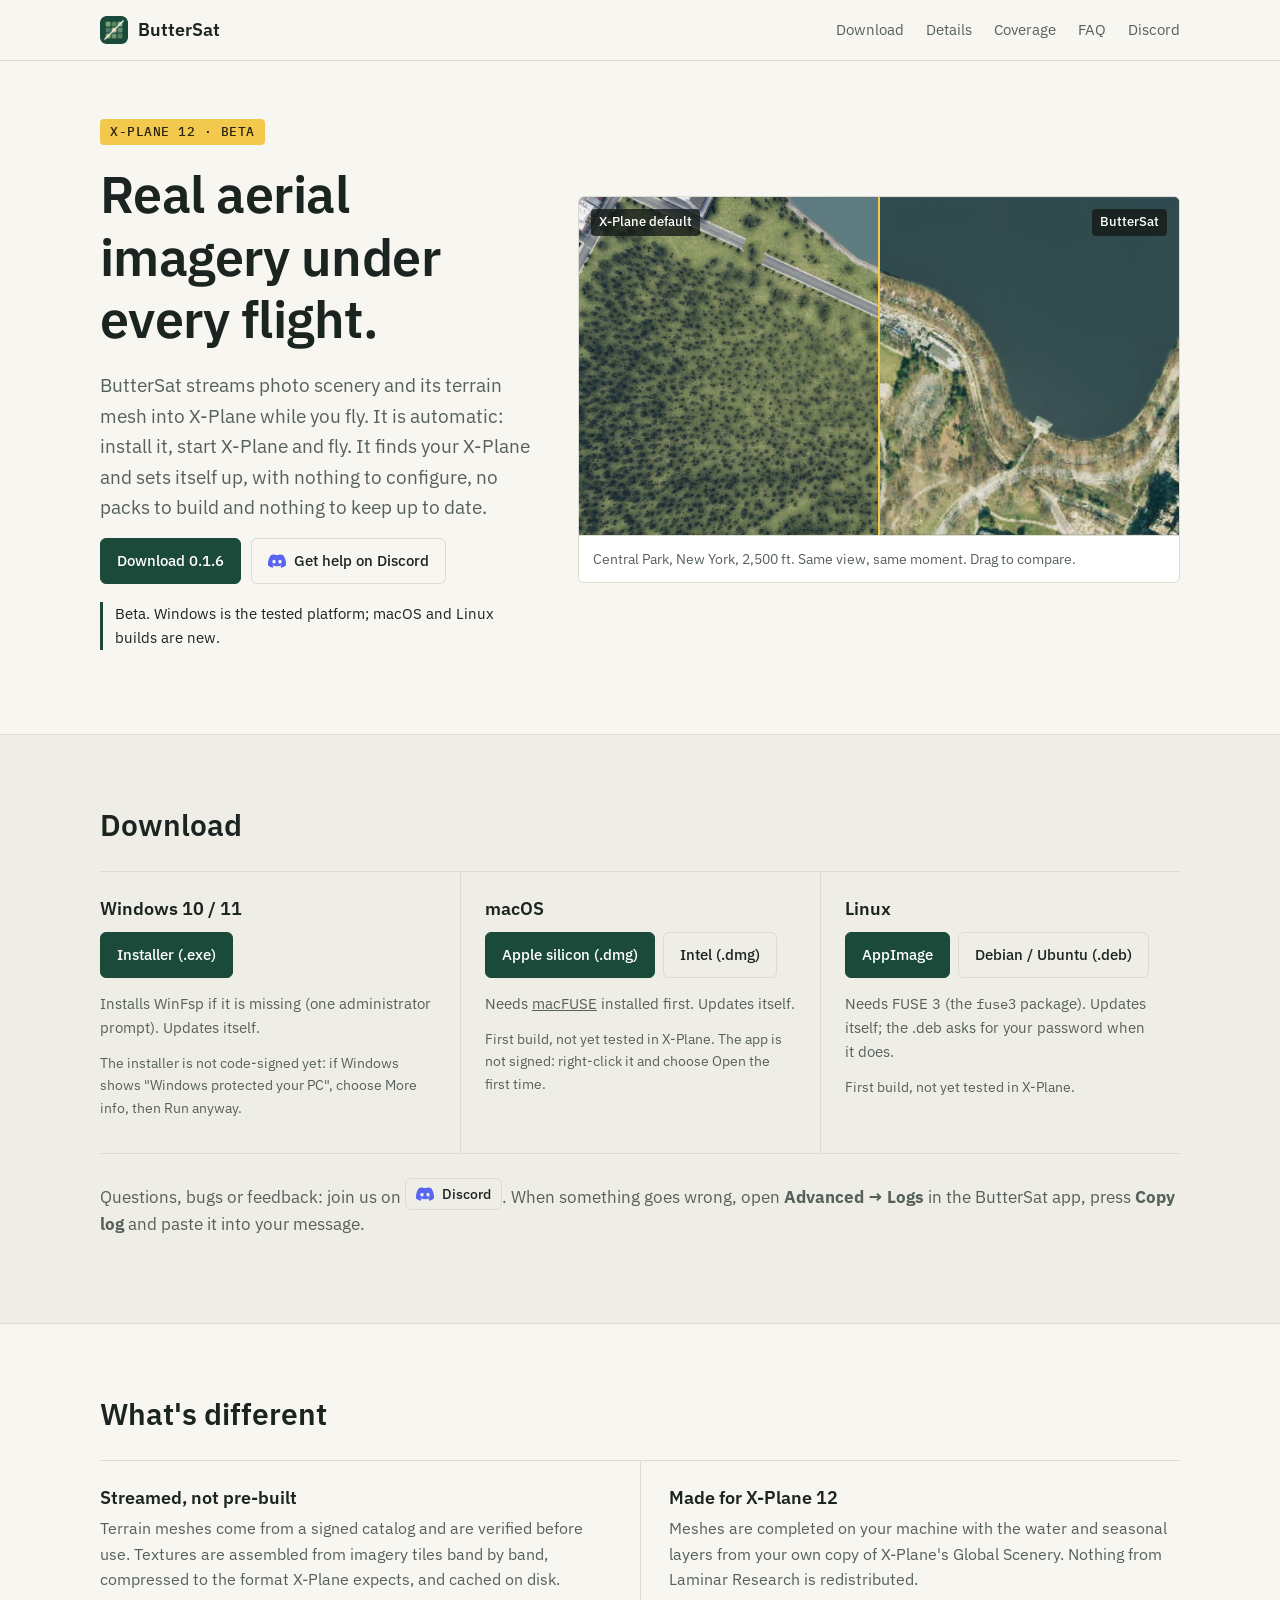
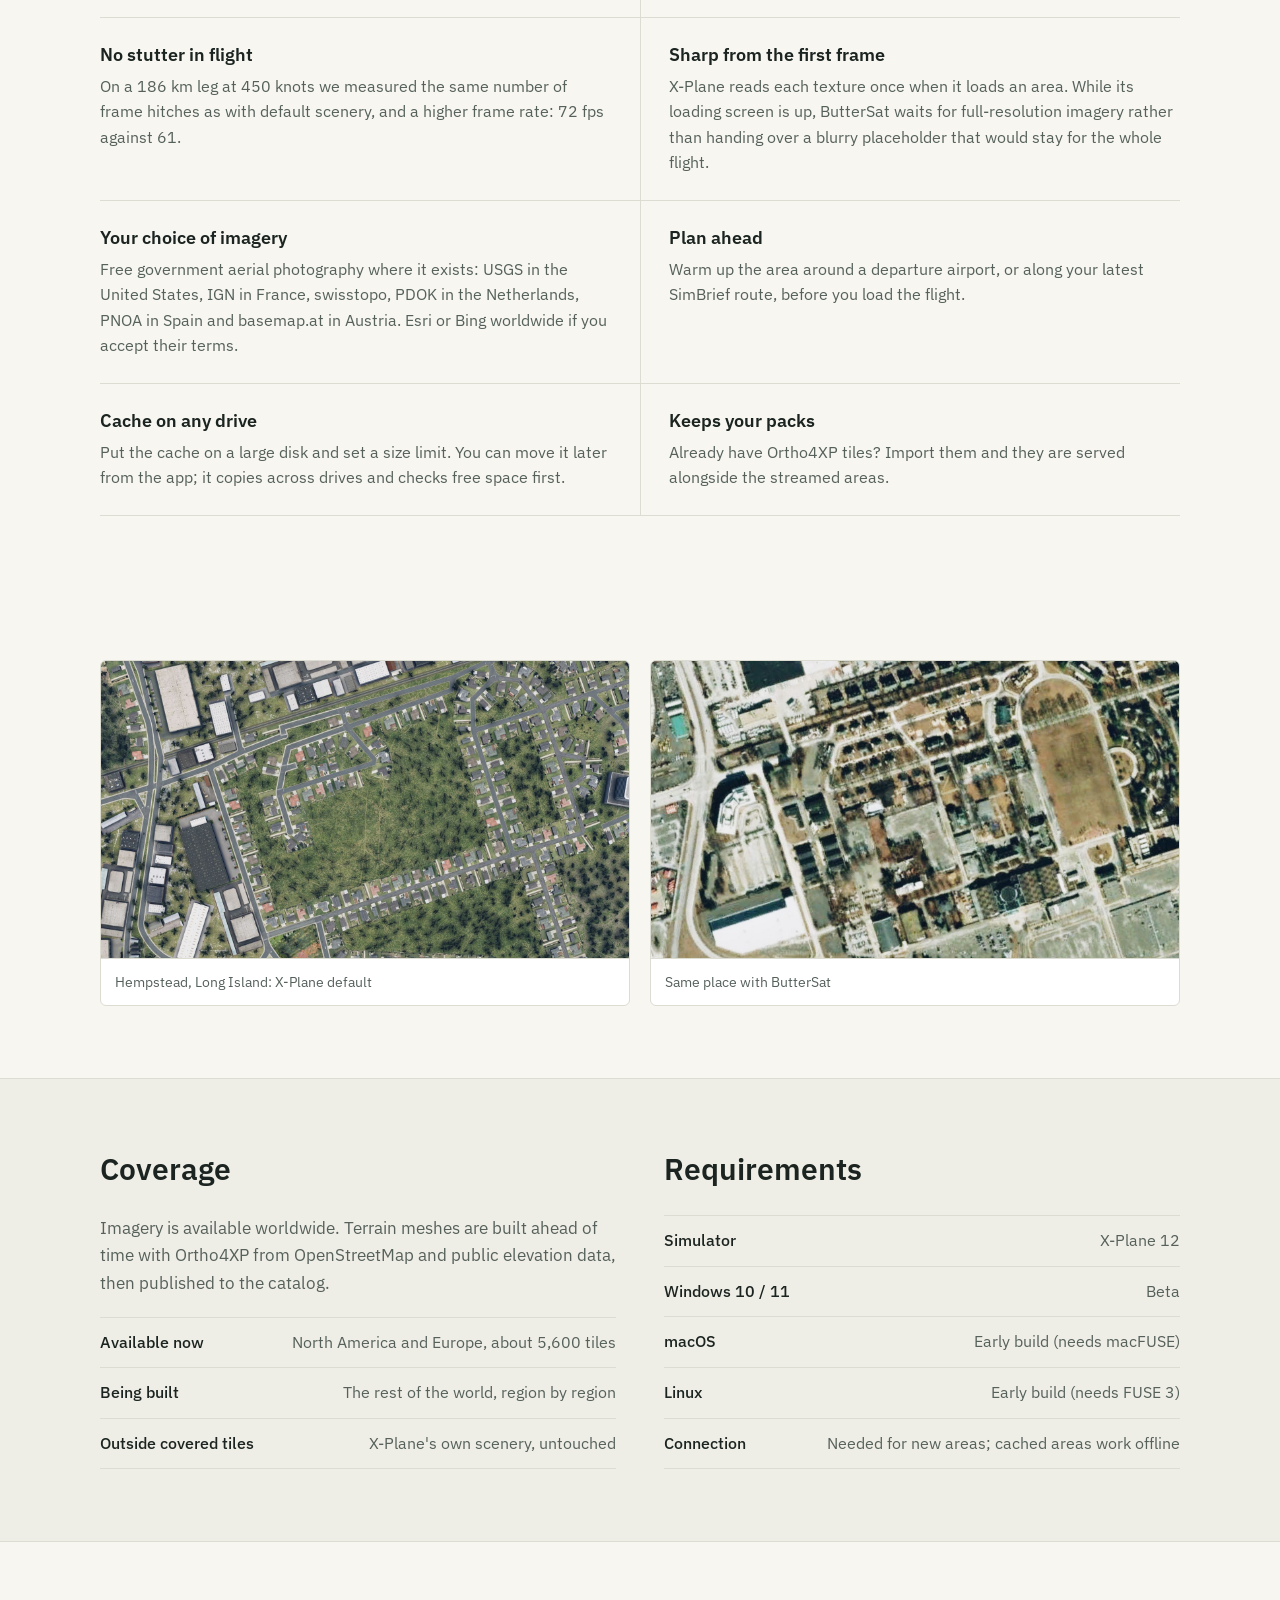
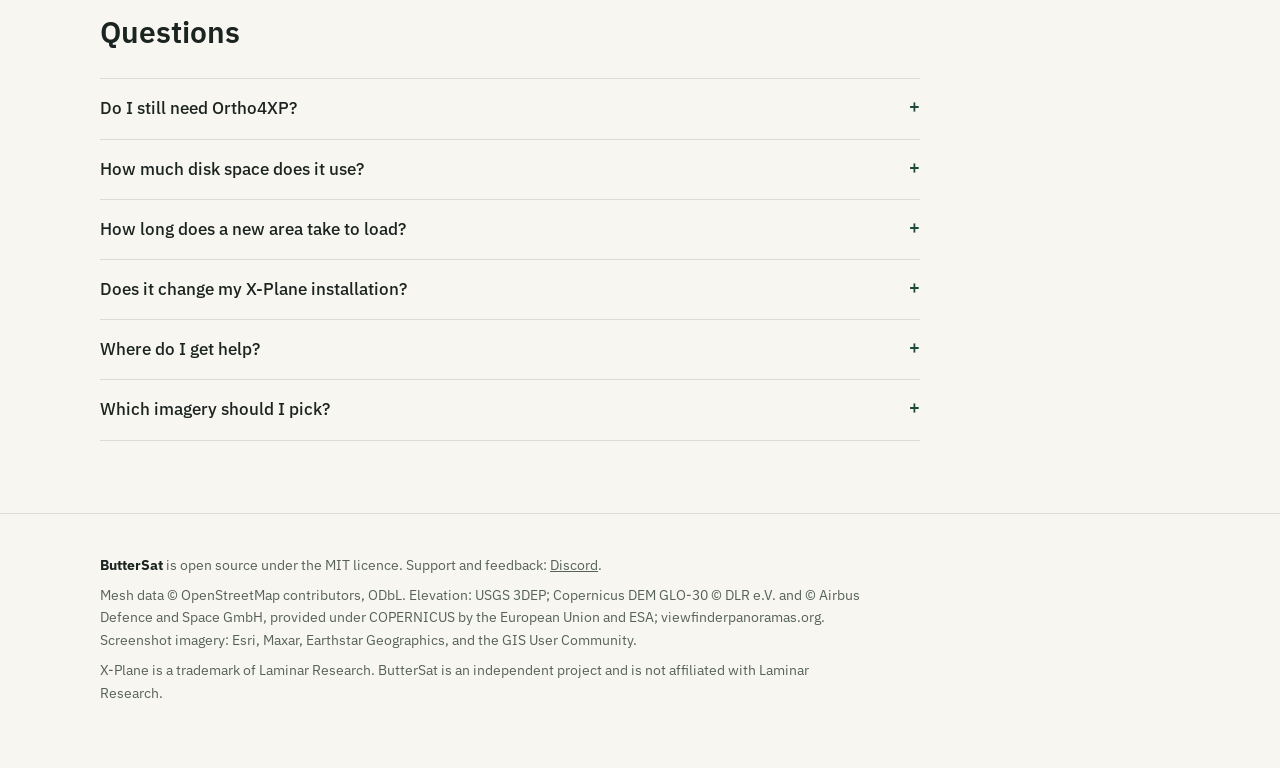
==== site/index.html @ 83b8f51e "Site: 0.1.6 downloads; support says press Copy log Co-Authored-By: Claude Opus 5.5 <noreply@anthropi" ====
<!doctype html>
<html lang="en">
<head>
  <meta charset="utf-8">
  <meta name="viewport" content="width=device-width, initial-scale=1">
  <title>ButterSat · Streamed photo scenery for X-Plane 12</title>
  <meta name="description" content="ButterSat streams aerial imagery and matching terrain mesh into X-Plane 12 while you fly. No pre-built packs, no tile management.">
  <link rel="icon" href="img/icon.png">
  <link rel="preconnect" href="https://fonts.googleapis.com">
  <link rel="preconnect" href="https://fonts.gstatic.com" crossorigin>
  <link rel="stylesheet" href="https://fonts.googleapis.com/css2?family=IBM+Plex+Sans:wght@400;500;600&family=IBM+Plex+Mono:wght@500&display=swap">
  <link rel="stylesheet" href="style.css">
</head>
<body>
  <header class="top">
    <div class="wrap top-row">
      <a class="brand" href="#"><img src="img/icon.png" alt="" width="28" height="28">ButterSat</a>
      <nav>
        <a href="#download">Download</a>
        <a href="#details">Details</a>
        <a href="#coverage">Coverage</a>
        <a href="#faq">FAQ</a>
        <a href="https://discord.gg/cvkUwpHpe">Discord</a>
      </nav>
    </div>
  </header>

  <main>
    <section class="hero">
      <div class="wrap hero-grid">
        <div class="hero-text">
          <p class="tag">X-Plane 12 · Beta</p>
          <h1>Real aerial imagery under every flight.</h1>
          <p class="lead">ButterSat streams photo scenery and its terrain mesh into X&#8209;Plane while you fly. It is automatic: install it, start X&#8209;Plane and fly. It finds your X&#8209;Plane and sets itself up, with nothing to configure, no packs to build and nothing to keep up to date.</p>
          <p class="actions"><a class="button" href="#download">Download 0.1.6</a> <a class="button ghost discord" href="https://discord.gg/cvkUwpHpe"><svg class="icon" viewBox="0 0 24 24" aria-hidden="true" focusable="false"><path fill="currentColor" d="M20.317 4.3698a19.7913 19.7913 0 00-4.8851-1.5152.0741.0741 0 00-.0785.0371c-.211.3753-.4447.8648-.6083 1.2495-1.8447-.2762-3.68-.2762-5.4868 0-.1636-.3933-.4058-.8742-.6177-1.2495a.077.077 0 00-.0785-.037 19.7363 19.7363 0 00-4.8852 1.515.0699.0699 0 00-.0321.0277C.5334 9.0458-.319 13.5799.0992 18.0578a.0824.0824 0 00.0312.0561c2.0528 1.5076 4.0413 2.4228 5.9929 3.0294a.0777.0777 0 00.0842-.0276c.4616-.6304.8731-1.2952 1.226-1.9942a.076.076 0 00-.0416-.1057c-.6528-.2476-1.2743-.5495-1.8722-.8923a.077.077 0 01-.0076-.1277c.1258-.0943.2517-.1923.3718-.2914a.0743.0743 0 01.0776-.0105c3.9278 1.7933 8.18 1.7933 12.0614 0a.0739.0739 0 01.0785.0095c.1202.099.246.1981.3728.2924a.077.077 0 01-.0066.1276 12.2986 12.2986 0 01-1.873.8914.0766.0766 0 00-.0407.1067c.3604.698.7719 1.3628 1.225 1.9932a.076.076 0 00.0842.0286c1.961-.6067 3.9495-1.5219 6.0023-3.0294a.077.077 0 00.0313-.0552c.5004-5.177-.8382-9.6739-3.5485-13.6604a.061.061 0 00-.0312-.0286zM8.02 15.3312c-1.1825 0-2.1569-1.0857-2.1569-2.419 0-1.3332.9555-2.4189 2.157-2.4189 1.2108 0 2.1757 1.0952 2.1568 2.419 0 1.3332-.9555 2.4189-2.1569 2.4189zm7.9748 0c-1.1825 0-2.1569-1.0857-2.1569-2.419 0-1.3332.9554-2.4189 2.1569-2.4189 1.2108 0 2.1757 1.0952 2.1568 2.419 0 1.3332-.946 2.4189-2.1568 2.4189Z"/></svg>Get help on Discord</a></p>
          <p class="status">Beta. Windows is the tested platform; macOS and Linux builds are new.</p>
        </div>
        <figure class="compare" id="compare">
          <div class="cmp">
            <img src="img/centralpark-default.jpg" alt="Central Park in X-Plane's default scenery: generic forest texture" width="1600" height="900">
            <div class="after"><img src="img/centralpark-buttersat.jpg" alt="Central Park with ButterSat: real paths, ball fields and reservoir shoreline" width="1600" height="900"></div>
            <span class="divider"></span>
            <span class="label left">X-Plane default</span>
            <span class="label right">ButterSat</span>
            <input type="range" min="0" max="100" value="50" aria-label="Compare default scenery and ButterSat">
          </div>
          <figcaption>Central Park, New York, 2,500 ft. Same view, same moment. Drag to compare.</figcaption>
        </figure>
      </div>
    </section>

    <section id="download" class="band">
      <div class="wrap">
        <h2>Download</h2>
        <div class="dl">
          <article>
            <h3>Windows 10 / 11</h3>
            <p class="links"><a class="button" href="https://satsrv.butr.cc/updates/ButterSat_0.1.6_x64-setup.exe">Installer (.exe)</a></p>
            <p>Installs WinFsp if it is missing (one administrator prompt). Updates itself.</p>
            <p class="note">The installer is not code-signed yet: if Windows shows "Windows protected your PC", choose More info, then Run anyway.</p>
          </article>
          <article>
            <h3>macOS</h3>
            <p class="links"><a class="button" href="https://satsrv.butr.cc/updates/ButterSat_0.1.6_aarch64.dmg">Apple silicon (.dmg)</a> <a class="button ghost" href="https://satsrv.butr.cc/updates/ButterSat_0.1.6_x64.dmg">Intel (.dmg)</a></p>
            <p>Needs <a href="https://macfuse.github.io/">macFUSE</a> installed first. Updates itself.</p>
            <p class="note">First build, not yet tested in X-Plane. The app is not signed: right-click it and choose Open the first time.</p>
          </article>
          <article>
            <h3>Linux</h3>
            <p class="links"><a class="button" href="https://satsrv.butr.cc/updates/ButterSat_0.1.6_amd64.AppImage">AppImage</a> <a class="button ghost" href="https://satsrv.butr.cc/updates/ButterSat_0.1.6_amd64.deb">Debian / Ubuntu (.deb)</a></p>
            <p>Needs FUSE 3 (the <code>fuse3</code> package). Updates itself; the .deb asks for your password when it does.</p>
            <p class="note">First build, not yet tested in X-Plane.</p>
          </article>
        </div>
        <p class="support">Questions, bugs or feedback: join us on <a class="button ghost discord inline" href="https://discord.gg/cvkUwpHpe"><svg class="icon" viewBox="0 0 24 24" aria-hidden="true" focusable="false"><path fill="currentColor" d="M20.317 4.3698a19.7913 19.7913 0 00-4.8851-1.5152.0741.0741 0 00-.0785.0371c-.211.3753-.4447.8648-.6083 1.2495-1.8447-.2762-3.68-.2762-5.4868 0-.1636-.3933-.4058-.8742-.6177-1.2495a.077.077 0 00-.0785-.037 19.7363 19.7363 0 00-4.8852 1.515.0699.0699 0 00-.0321.0277C.5334 9.0458-.319 13.5799.0992 18.0578a.0824.0824 0 00.0312.0561c2.0528 1.5076 4.0413 2.4228 5.9929 3.0294a.0777.0777 0 00.0842-.0276c.4616-.6304.8731-1.2952 1.226-1.9942a.076.076 0 00-.0416-.1057c-.6528-.2476-1.2743-.5495-1.8722-.8923a.077.077 0 01-.0076-.1277c.1258-.0943.2517-.1923.3718-.2914a.0743.0743 0 01.0776-.0105c3.9278 1.7933 8.18 1.7933 12.0614 0a.0739.0739 0 01.0785.0095c.1202.099.246.1981.3728.2924a.077.077 0 01-.0066.1276 12.2986 12.2986 0 01-1.873.8914.0766.0766 0 00-.0407.1067c.3604.698.7719 1.3628 1.225 1.9932a.076.076 0 00.0842.0286c1.961-.6067 3.9495-1.5219 6.0023-3.0294a.077.077 0 00.0313-.0552c.5004-5.177-.8382-9.6739-3.5485-13.6604a.061.061 0 00-.0312-.0286zM8.02 15.3312c-1.1825 0-2.1569-1.0857-2.1569-2.419 0-1.3332.9555-2.4189 2.157-2.4189 1.2108 0 2.1757 1.0952 2.1568 2.419 0 1.3332-.9555 2.4189-2.1569 2.4189zm7.9748 0c-1.1825 0-2.1569-1.0857-2.1569-2.419 0-1.3332.9554-2.4189 2.1569-2.4189 1.2108 0 2.1757 1.0952 2.1568 2.419 0 1.3332-.946 2.4189-2.1568 2.4189Z"/></svg>Discord</a>. When something goes wrong, open <strong>Advanced → Logs</strong> in the ButterSat app, press <strong>Copy log</strong> and paste it into your message.</p>
      </div>
    </section>

    <section id="details">
      <div class="wrap">
        <h2>What's different</h2>
        <div class="grid">
          <article>
            <h3>Streamed, not pre-built</h3>
            <p>Terrain meshes come from a signed catalog and are verified before use. Textures are assembled from imagery tiles band by band, compressed to the format X-Plane expects, and cached on disk.</p>
          </article>
          <article>
            <h3>Made for X-Plane 12</h3>
            <p>Meshes are completed on your machine with the water and seasonal layers from your own copy of X-Plane's Global Scenery. Nothing from Laminar Research is redistributed.</p>
          </article>
          <article>
            <h3>No stutter in flight</h3>
            <p>On a 186 km leg at 450 knots we measured the same number of frame hitches as with default scenery, and a higher frame rate: 72 fps against 61.</p>
          </article>
          <article>
            <h3>Sharp from the first frame</h3>
            <p>X-Plane reads each texture once when it loads an area. While its loading screen is up, ButterSat waits for full-resolution imagery rather than handing over a blurry placeholder that would stay for the whole flight.</p>
          </article>
          <article>
            <h3>Your choice of imagery</h3>
            <p>Free government aerial photography where it exists: USGS in the United States, IGN in France, swisstopo, PDOK in the Netherlands, PNOA in Spain and basemap.at in Austria. Esri or Bing worldwide if you accept their terms.</p>
          </article>
          <article>
            <h3>Plan ahead</h3>
            <p>Warm up the area around a departure airport, or along your latest SimBrief route, before you load the flight.</p>
          </article>
          <article>
            <h3>Cache on any drive</h3>
            <p>Put the cache on a large disk and set a size limit. You can move it later from the app; it copies across drives and checks free space first.</p>
          </article>
          <article>
            <h3>Keeps your packs</h3>
            <p>Already have Ortho4XP tiles? Import them and they are served alongside the streamed areas.</p>
          </article>
        </div>
      </div>
    </section>

    <section>
      <div class="wrap two">
        <figure class="still">
          <img src="img/suburbs-default.jpg" alt="Suburbs of Long Island in default scenery" loading="lazy" width="1600" height="900">
          <figcaption>Hempstead, Long Island: X-Plane default</figcaption>
        </figure>
        <figure class="still">
          <img src="img/suburbs-buttersat.jpg" alt="The same suburbs with ButterSat imagery" loading="lazy" width="1600" height="900">
          <figcaption>Same place with ButterSat</figcaption>
        </figure>
      </div>
    </section>

    <section id="coverage" class="band">
      <div class="wrap two-col">
        <div>
          <h2>Coverage</h2>
          <p>Imagery is available worldwide. Terrain meshes are built ahead of time with Ortho4XP from OpenStreetMap and public elevation data, then published to the catalog.</p>
          <ul class="facts">
            <li><strong>Available now</strong><span>North America and Europe, about 5,600 tiles</span></li>
            <li><strong>Being built</strong><span>The rest of the world, region by region</span></li>
            <li><strong>Outside covered tiles</strong><span>X-Plane's own scenery, untouched</span></li>
          </ul>
        </div>
        <div>
          <h2>Requirements</h2>
          <ul class="facts">
            <li><strong>Simulator</strong><span>X-Plane 12</span></li>
            <li><strong>Windows 10 / 11</strong><span>Beta</span></li>
            <li><strong>macOS</strong><span>Early build (needs macFUSE)</span></li>
            <li><strong>Linux</strong><span>Early build (needs FUSE 3)</span></li>
            <li><strong>Connection</strong><span>Needed for new areas; cached areas work offline</span></li>
          </ul>
        </div>
      </div>
    </section>

    <section id="faq">
      <div class="wrap"><div class="faq">
        <h2>Questions</h2>
        <details>
          <summary>Do I still need Ortho4XP?</summary>
          <p>No. ButterSat's meshes are built with Ortho4XP on our side and streamed to you. If you already have Ortho4XP packs, you can keep using them.</p>
        </details>
        <details>
          <summary>How much disk space does it use?</summary>
          <p>As much as you allow. Imagery and meshes are cached up to the limits you set, on the drive you choose, and the oldest areas are removed first.</p>
        </details>
        <details>
          <summary>How long does a new area take to load?</summary>
          <p>The first time you start a flight somewhere new, expect around a minute and a half while the imagery is fetched. Areas you have flown before load from the cache. Once you are flying, new areas stream in the background.</p>
        </details>
        <details>
          <summary>Does it change my X-Plane installation?</summary>
          <p>It adds one entry to scenery_packs.ini, with a backup, and removes it again when uninstalled. Everything else lives in ButterSat's own folders.</p>
        </details>
        <details>
          <summary>Where do I get help?</summary>
          <p>On our <a href="https://discord.gg/cvkUwpHpe">Discord</a>. Tell us what you saw and where you were flying, and paste your log: in the app, <strong>Advanced → Logs → Copy log</strong>.</p>
        </details>
        <details>
          <summary>Which imagery should I pick?</summary>
          <p>Open government imagery is free to use but varies by country; in the United States it is noticeably softer than Esri's. Esri and Bing are sharper and cover the whole world, under their providers' terms. You can switch at any time.</p>
        </details>
      </div></div>
    </section>
  </main>

  <footer>
    <div class="wrap foot">
      <p><strong>ButterSat</strong> is open source under the MIT licence. Support and feedback: <a href="https://discord.gg/cvkUwpHpe">Discord</a>.</p>
      <p>Mesh data © OpenStreetMap contributors, ODbL. Elevation: USGS 3DEP; Copernicus DEM GLO-30 © DLR e.V. and © Airbus Defence and Space GmbH, provided under COPERNICUS by the European Union and ESA; viewfinderpanoramas.org. Screenshot imagery: Esri, Maxar, Earthstar Geographics, and the GIS User Community.</p>
      <p>X-Plane is a trademark of Laminar Research. ButterSat is an independent project and is not affiliated with Laminar Research.</p>
    </div>
  </footer>

  <script>
    (function () {
      var fig = document.getElementById("compare");
      if (!fig) return;
      var range = fig.querySelector("input");
      var set = function () { fig.style.setProperty("--pos", range.value + "%"); };
      range.addEventListener("input", set);
      set();
    })();
  </script>
</body>
</html>
---- site/style.css ----
:root {
  --bg: #f7f6f1;
  --panel: #ffffff;
  --band: #efeee6;
  --ink: #1b2420;
  --muted: #56615b;
  --line: #dcdcd2;
  --accent: #1c4a3a;
  --accent-ink: #ffffff;
  --butter: #f2c94c;
  --butter-ink: #2b2410;
}
@media (prefers-color-scheme: dark) {
  :root {
    --bg: #121714;
    --panel: #18201c;
    --band: #161d19;
    --ink: #e6ece8;
    --muted: #9aa8a0;
    --line: #2a352f;
    --accent: #6cbf96;
    --accent-ink: #0d1411;
    --butter: #e6bd45;
    --butter-ink: #1c170a;
  }
}

* { box-sizing: border-box; }
html { scroll-behavior: smooth; }
body {
  margin: 0;
  background: var(--bg);
  color: var(--ink);
  font: 17px/1.6 "IBM Plex Sans", system-ui, -apple-system, "Segoe UI", sans-serif;
  -webkit-font-smoothing: antialiased;
}
img { display: block; max-width: 100%; height: auto; }
a { color: inherit; }
.wrap { max-width: 1120px; margin: 0 auto; padding: 0 20px; }
h1, h2, h3 { line-height: 1.2; margin: 0; font-weight: 600; }
h1 { font-size: clamp(32px, 5vw, 52px); letter-spacing: -0.01em; }
h2 { font-size: 30px; margin-bottom: 28px; }
h3 { font-size: 18px; margin-bottom: 8px; }
p { margin: 0 0 12px; }
section { padding: 72px 0; }
.band { background: var(--band); border-top: 1px solid var(--line); border-bottom: 1px solid var(--line); }

/* Top bar */
.top { position: sticky; top: 0; z-index: 5; background: var(--bg); border-bottom: 1px solid var(--line); }
.top-row { display: flex; align-items: center; justify-content: space-between; height: 60px; gap: 16px; }
.brand { display: flex; align-items: center; gap: 10px; font-weight: 600; font-size: 18px; text-decoration: none; }
.brand img { border-radius: 6px; }
nav { display: flex; gap: 22px; font-size: 15px; }
nav a { text-decoration: none; color: var(--muted); }
nav a:hover { color: var(--ink); }

/* Hero */
.hero { padding: 56px 0 72px; }
.hero-grid { display: grid; grid-template-columns: 5fr 7fr; gap: 48px; align-items: center; }
.tag {
  display: inline-block; margin-bottom: 18px; padding: 4px 10px; border-radius: 4px;
  background: var(--butter); color: var(--butter-ink);
  font: 500 13px/1.4 "IBM Plex Mono", ui-monospace, monospace; text-transform: uppercase; letter-spacing: 0.04em;
}
.lead { font-size: 19px; color: var(--muted); margin: 20px 0 16px; }
.status { font-size: 15px; padding-left: 12px; border-left: 3px solid var(--accent); }

/* Before / after comparison */
.compare { margin: 0; position: relative; border: 1px solid var(--line); border-radius: 6px; overflow: hidden; --pos: 50%; background: var(--panel); }
.cmp { position: relative; }
.cmp > img { width: 100%; }
.compare .after { position: absolute; inset: 0; clip-path: inset(0 0 0 var(--pos)); }
.compare .after img { width: 100%; height: 100%; object-fit: cover; }
.compare .divider {
  position: absolute; top: 0; bottom: 0; left: var(--pos); width: 2px;
  background: var(--butter); transform: translateX(-1px); pointer-events: none;
}
.compare .label {
  position: absolute; top: 12px; padding: 3px 8px; border-radius: 4px; font-size: 13px; font-weight: 500;
  background: rgba(20, 26, 23, 0.78); color: #fff; pointer-events: none;
}
.compare .label.left { left: 12px; }
.compare .label.right { right: 12px; }
.compare input[type="range"] {
  position: absolute; inset: 0; width: 100%; height: 100%;
  margin: 0; opacity: 0; cursor: ew-resize;
}
.compare figcaption, .still figcaption { padding: 12px 14px; font-size: 14px; color: var(--muted); border-top: 1px solid var(--line); }

/* Feature grid */
.grid { display: grid; grid-template-columns: repeat(2, 1fr); gap: 0; border-top: 1px solid var(--line); }
.grid article { padding: 26px 28px 24px 0; border-bottom: 1px solid var(--line); }
.grid article:nth-child(even) { padding-left: 28px; padding-right: 0; border-left: 1px solid var(--line); }
.grid p { color: var(--muted); font-size: 16px; margin: 0; }

/* Stills */
.two { display: grid; grid-template-columns: 1fr 1fr; gap: 20px; }
.still { margin: 0; border: 1px solid var(--line); border-radius: 6px; overflow: hidden; background: var(--panel); }

/* Coverage / requirements */
.two-col { display: grid; grid-template-columns: 1fr 1fr; gap: 48px; }
.two-col > div > p { color: var(--muted); }
.facts { list-style: none; padding: 0; margin: 20px 0 0; border-top: 1px solid var(--line); }
.facts li { display: flex; justify-content: space-between; gap: 16px; padding: 12px 0; border-bottom: 1px solid var(--line); font-size: 16px; }
.facts strong { font-weight: 500; }
.facts span { color: var(--muted); text-align: right; }

/* FAQ */
.faq { max-width: 820px; }
details { border-bottom: 1px solid var(--line); padding: 16px 0; }
details:first-of-type { border-top: 1px solid var(--line); }
summary { cursor: pointer; font-weight: 500; list-style: none; display: flex; justify-content: space-between; gap: 16px; }
summary::-webkit-details-marker { display: none; }
summary::after { content: "+"; font: 500 18px "IBM Plex Mono", monospace; color: var(--accent); }
details[open] summary::after { content: "−"; }
details p { color: var(--muted); margin: 10px 0 0; font-size: 16px; }

/* Footer */
footer { padding: 40px 0 56px; border-top: 1px solid var(--line); }
.foot p { font-size: 14px; color: var(--muted); margin: 0 0 8px; max-width: 760px; }
.foot strong { color: var(--ink); }

@media (max-width: 860px) {
  section { padding: 52px 0; }
  .hero-grid, .two-col, .two { grid-template-columns: 1fr; gap: 28px; }
  .grid { grid-template-columns: 1fr; }
  .grid article, .grid article:nth-child(even) { padding: 22px 0; border-left: 0; }
  nav { display: none; }
}

/* Download and support */
.actions { display: flex; flex-wrap: wrap; gap: 10px; margin: 0 0 18px; }
.button {
  display: inline-block; padding: 10px 16px; border-radius: 6px; font-weight: 500; font-size: 15px;
  text-decoration: none; background: var(--accent); color: var(--accent-ink); border: 1px solid var(--accent);
}
.button.ghost { background: transparent; color: var(--ink); border-color: var(--line); }
.button:hover { filter: brightness(1.08); }
.dl { display: grid; grid-template-columns: repeat(3, 1fr); gap: 0; border-top: 1px solid var(--line); }
.dl article { padding: 26px 24px 22px 0; border-bottom: 1px solid var(--line); }
.dl article + article { padding-left: 24px; border-left: 1px solid var(--line); }
.dl .links { display: flex; flex-wrap: wrap; gap: 8px; margin: 12px 0 14px; }
.dl p { color: var(--muted); font-size: 15px; }
.dl .note { font-size: 14px; }
.support { margin-top: 24px; color: var(--muted); }
code { font-family: "IBM Plex Mono", ui-monospace, monospace; font-size: 0.9em; }
@media (max-width: 820px) {
  .dl { grid-template-columns: 1fr; }
  .dl article + article { padding-left: 0; border-left: 0; }
}
.support code { overflow-wrap: anywhere; }
.button.discord { display: inline-flex; align-items: center; gap: 8px; }
.button .icon { width: 18px; height: 18px; flex: none; }
.button.discord .icon { color: #5865f2; }
.button.inline { padding: 4px 10px; font-size: 14px; vertical-align: baseline; }
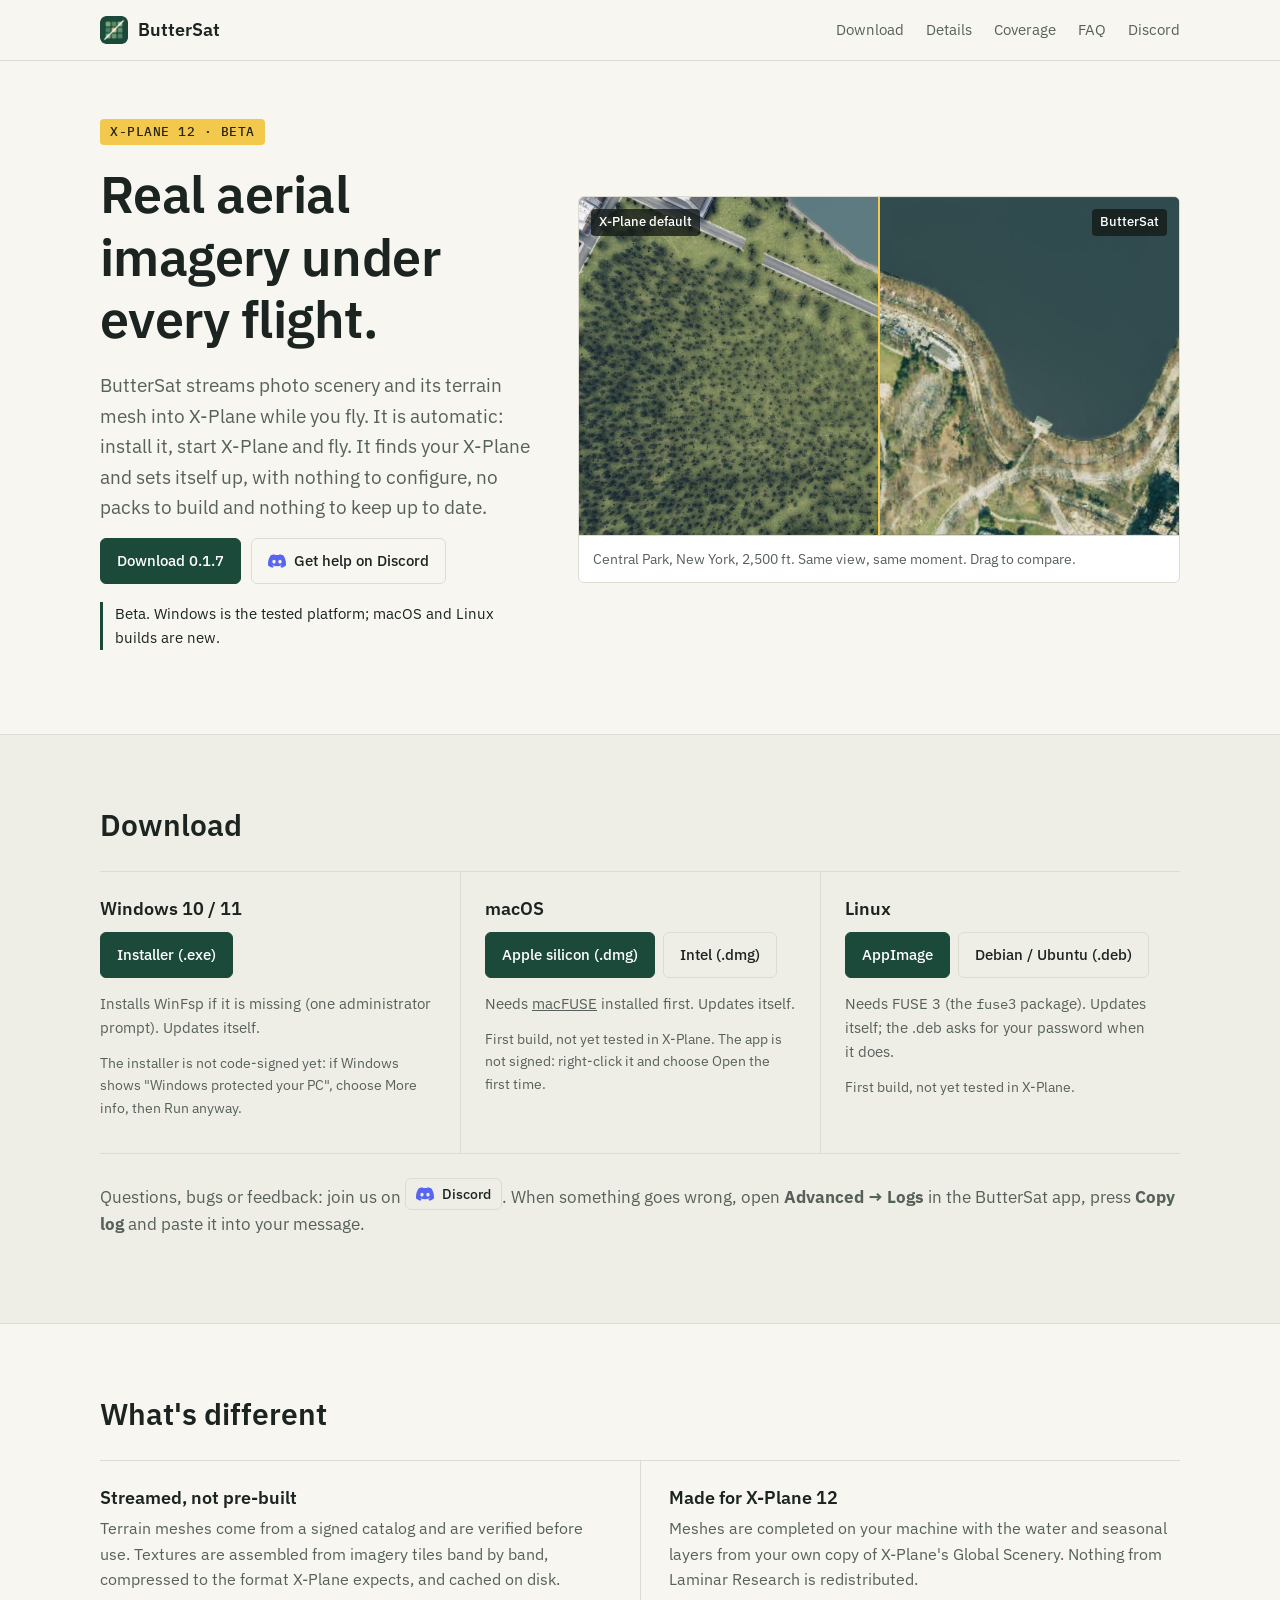
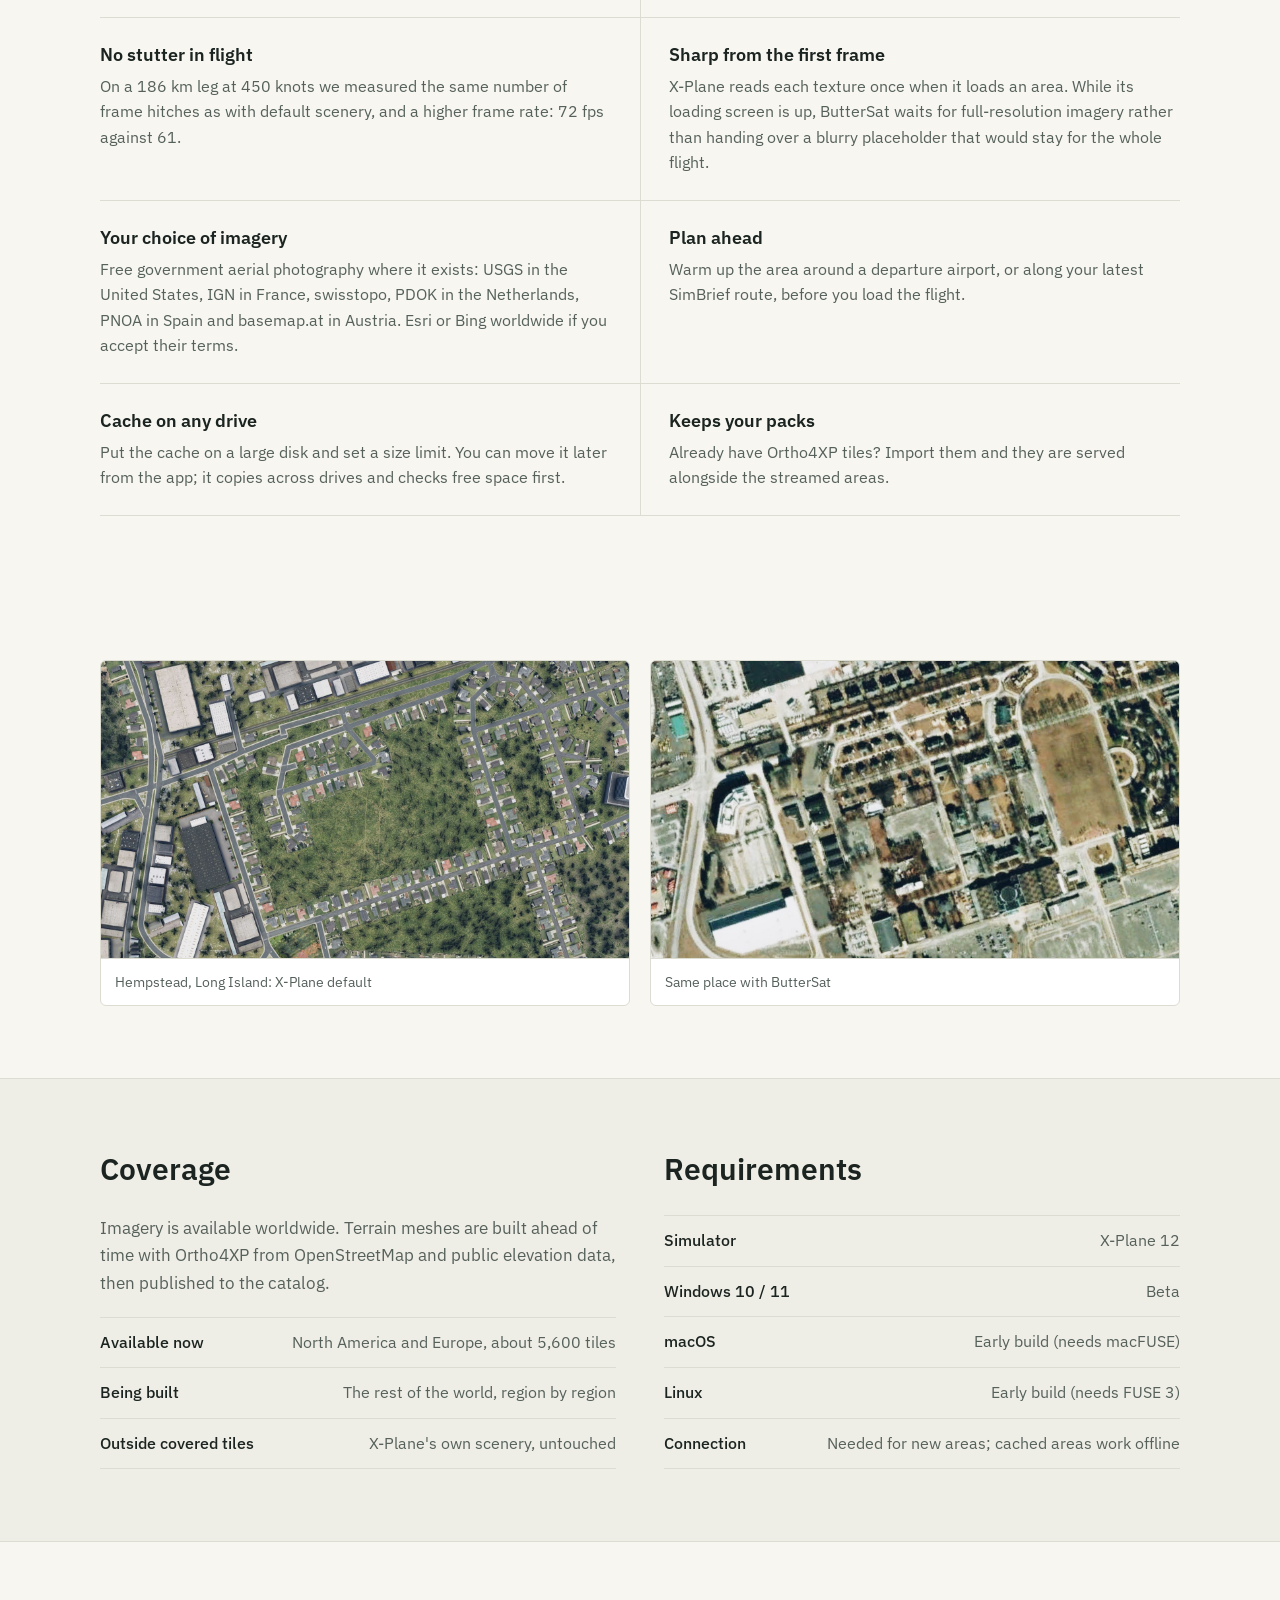
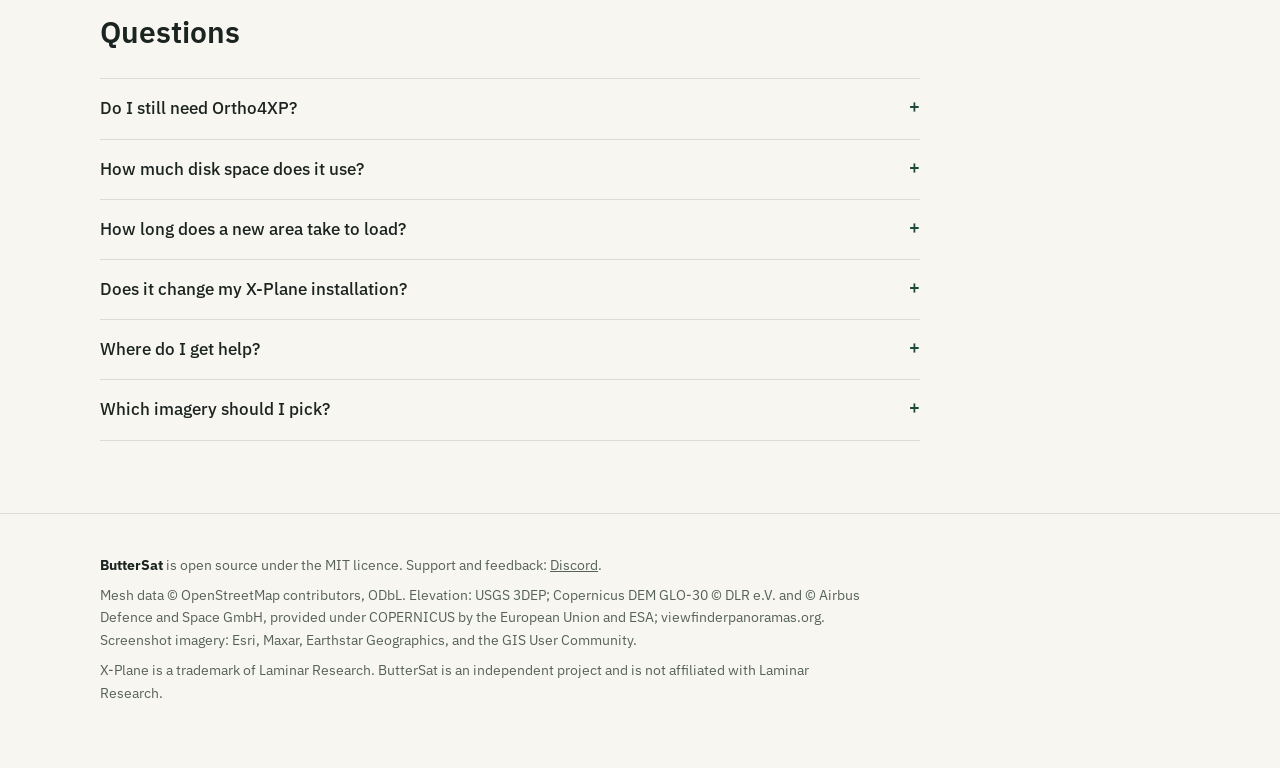
==== commit 69ad6b9d: "Site: 0.1.7 downloads Co-Authored-By: Claude Opus 5.5 <noreply@anthropic.com> Claude-Session: https:" ====
--- a/site/index.html
+++ b/site/index.html
@@ -32,7 +32,7 @@
           <p class="tag">X-Plane 12 · Beta</p>
           <h1>Real aerial imagery under every flight.</h1>
           <p class="lead">ButterSat streams photo scenery and its terrain mesh into X&#8209;Plane while you fly. It is automatic: install it, start X&#8209;Plane and fly. It finds your X&#8209;Plane and sets itself up, with nothing to configure, no packs to build and nothing to keep up to date.</p>
-          <p class="actions"><a class="button" href="#download">Download 0.1.6</a> <a class="button ghost discord" href="https://discord.gg/cvkUwpHpe"><svg class="icon" viewBox="0 0 24 24" aria-hidden="true" focusable="false"><path fill="currentColor" d="M20.317 4.3698a19.7913 19.7913 0 00-4.8851-1.5152.0741.0741 0 00-.0785.0371c-.211.3753-.4447.8648-.6083 1.2495-1.8447-.2762-3.68-.2762-5.4868 0-.1636-.3933-.4058-.8742-.6177-1.2495a.077.077 0 00-.0785-.037 19.7363 19.7363 0 00-4.8852 1.515.0699.0699 0 00-.0321.0277C.5334 9.0458-.319 13.5799.0992 18.0578a.0824.0824 0 00.0312.0561c2.0528 1.5076 4.0413 2.4228 5.9929 3.0294a.0777.0777 0 00.0842-.0276c.4616-.6304.8731-1.2952 1.226-1.9942a.076.076 0 00-.0416-.1057c-.6528-.2476-1.2743-.5495-1.8722-.8923a.077.077 0 01-.0076-.1277c.1258-.0943.2517-.1923.3718-.2914a.0743.0743 0 01.0776-.0105c3.9278 1.7933 8.18 1.7933 12.0614 0a.0739.0739 0 01.0785.0095c.1202.099.246.1981.3728.2924a.077.077 0 01-.0066.1276 12.2986 12.2986 0 01-1.873.8914.0766.0766 0 00-.0407.1067c.3604.698.7719 1.3628 1.225 1.9932a.076.076 0 00.0842.0286c1.961-.6067 3.9495-1.5219 6.0023-3.0294a.077.077 0 00.0313-.0552c.5004-5.177-.8382-9.6739-3.5485-13.6604a.061.061 0 00-.0312-.0286zM8.02 15.3312c-1.1825 0-2.1569-1.0857-2.1569-2.419 0-1.3332.9555-2.4189 2.157-2.4189 1.2108 0 2.1757 1.0952 2.1568 2.419 0 1.3332-.9555 2.4189-2.1569 2.4189zm7.9748 0c-1.1825 0-2.1569-1.0857-2.1569-2.419 0-1.3332.9554-2.4189 2.1569-2.4189 1.2108 0 2.1757 1.0952 2.1568 2.419 0 1.3332-.946 2.4189-2.1568 2.4189Z"/></svg>Get help on Discord</a></p>
+          <p class="actions"><a class="button" href="#download">Download 0.1.7</a> <a class="button ghost discord" href="https://discord.gg/cvkUwpHpe"><svg class="icon" viewBox="0 0 24 24" aria-hidden="true" focusable="false"><path fill="currentColor" d="M20.317 4.3698a19.7913 19.7913 0 00-4.8851-1.5152.0741.0741 0 00-.0785.0371c-.211.3753-.4447.8648-.6083 1.2495-1.8447-.2762-3.68-.2762-5.4868 0-.1636-.3933-.4058-.8742-.6177-1.2495a.077.077 0 00-.0785-.037 19.7363 19.7363 0 00-4.8852 1.515.0699.0699 0 00-.0321.0277C.5334 9.0458-.319 13.5799.0992 18.0578a.0824.0824 0 00.0312.0561c2.0528 1.5076 4.0413 2.4228 5.9929 3.0294a.0777.0777 0 00.0842-.0276c.4616-.6304.8731-1.2952 1.226-1.9942a.076.076 0 00-.0416-.1057c-.6528-.2476-1.2743-.5495-1.8722-.8923a.077.077 0 01-.0076-.1277c.1258-.0943.2517-.1923.3718-.2914a.0743.0743 0 01.0776-.0105c3.9278 1.7933 8.18 1.7933 12.0614 0a.0739.0739 0 01.0785.0095c.1202.099.246.1981.3728.2924a.077.077 0 01-.0066.1276 12.2986 12.2986 0 01-1.873.8914.0766.0766 0 00-.0407.1067c.3604.698.7719 1.3628 1.225 1.9932a.076.076 0 00.0842.0286c1.961-.6067 3.9495-1.5219 6.0023-3.0294a.077.077 0 00.0313-.0552c.5004-5.177-.8382-9.6739-3.5485-13.6604a.061.061 0 00-.0312-.0286zM8.02 15.3312c-1.1825 0-2.1569-1.0857-2.1569-2.419 0-1.3332.9555-2.4189 2.157-2.4189 1.2108 0 2.1757 1.0952 2.1568 2.419 0 1.3332-.9555 2.4189-2.1569 2.4189zm7.9748 0c-1.1825 0-2.1569-1.0857-2.1569-2.419 0-1.3332.9554-2.4189 2.1569-2.4189 1.2108 0 2.1757 1.0952 2.1568 2.419 0 1.3332-.946 2.4189-2.1568 2.4189Z"/></svg>Get help on Discord</a></p>
           <p class="status">Beta. Windows is the tested platform; macOS and Linux builds are new.</p>
         </div>
         <figure class="compare" id="compare">
@@ -55,19 +55,19 @@
         <div class="dl">
           <article>
             <h3>Windows 10 / 11</h3>
-            <p class="links"><a class="button" href="https://satsrv.butr.cc/updates/ButterSat_0.1.6_x64-setup.exe">Installer (.exe)</a></p>
+            <p class="links"><a class="button" href="https://satsrv.butr.cc/updates/ButterSat_0.1.7_x64-setup.exe">Installer (.exe)</a></p>
             <p>Installs WinFsp if it is missing (one administrator prompt). Updates itself.</p>
             <p class="note">The installer is not code-signed yet: if Windows shows "Windows protected your PC", choose More info, then Run anyway.</p>
           </article>
           <article>
             <h3>macOS</h3>
-            <p class="links"><a class="button" href="https://satsrv.butr.cc/updates/ButterSat_0.1.6_aarch64.dmg">Apple silicon (.dmg)</a> <a class="button ghost" href="https://satsrv.butr.cc/updates/ButterSat_0.1.6_x64.dmg">Intel (.dmg)</a></p>
+            <p class="links"><a class="button" href="https://satsrv.butr.cc/updates/ButterSat_0.1.7_aarch64.dmg">Apple silicon (.dmg)</a> <a class="button ghost" href="https://satsrv.butr.cc/updates/ButterSat_0.1.7_x64.dmg">Intel (.dmg)</a></p>
             <p>Needs <a href="https://macfuse.github.io/">macFUSE</a> installed first. Updates itself.</p>
             <p class="note">First build, not yet tested in X-Plane. The app is not signed: right-click it and choose Open the first time.</p>
           </article>
           <article>
             <h3>Linux</h3>
-            <p class="links"><a class="button" href="https://satsrv.butr.cc/updates/ButterSat_0.1.6_amd64.AppImage">AppImage</a> <a class="button ghost" href="https://satsrv.butr.cc/updates/ButterSat_0.1.6_amd64.deb">Debian / Ubuntu (.deb)</a></p>
+            <p class="links"><a class="button" href="https://satsrv.butr.cc/updates/ButterSat_0.1.7_amd64.AppImage">AppImage</a> <a class="button ghost" href="https://satsrv.butr.cc/updates/ButterSat_0.1.7_amd64.deb">Debian / Ubuntu (.deb)</a></p>
             <p>Needs FUSE 3 (the <code>fuse3</code> package). Updates itself; the .deb asks for your password when it does.</p>
             <p class="note">First build, not yet tested in X-Plane.</p>
           </article>
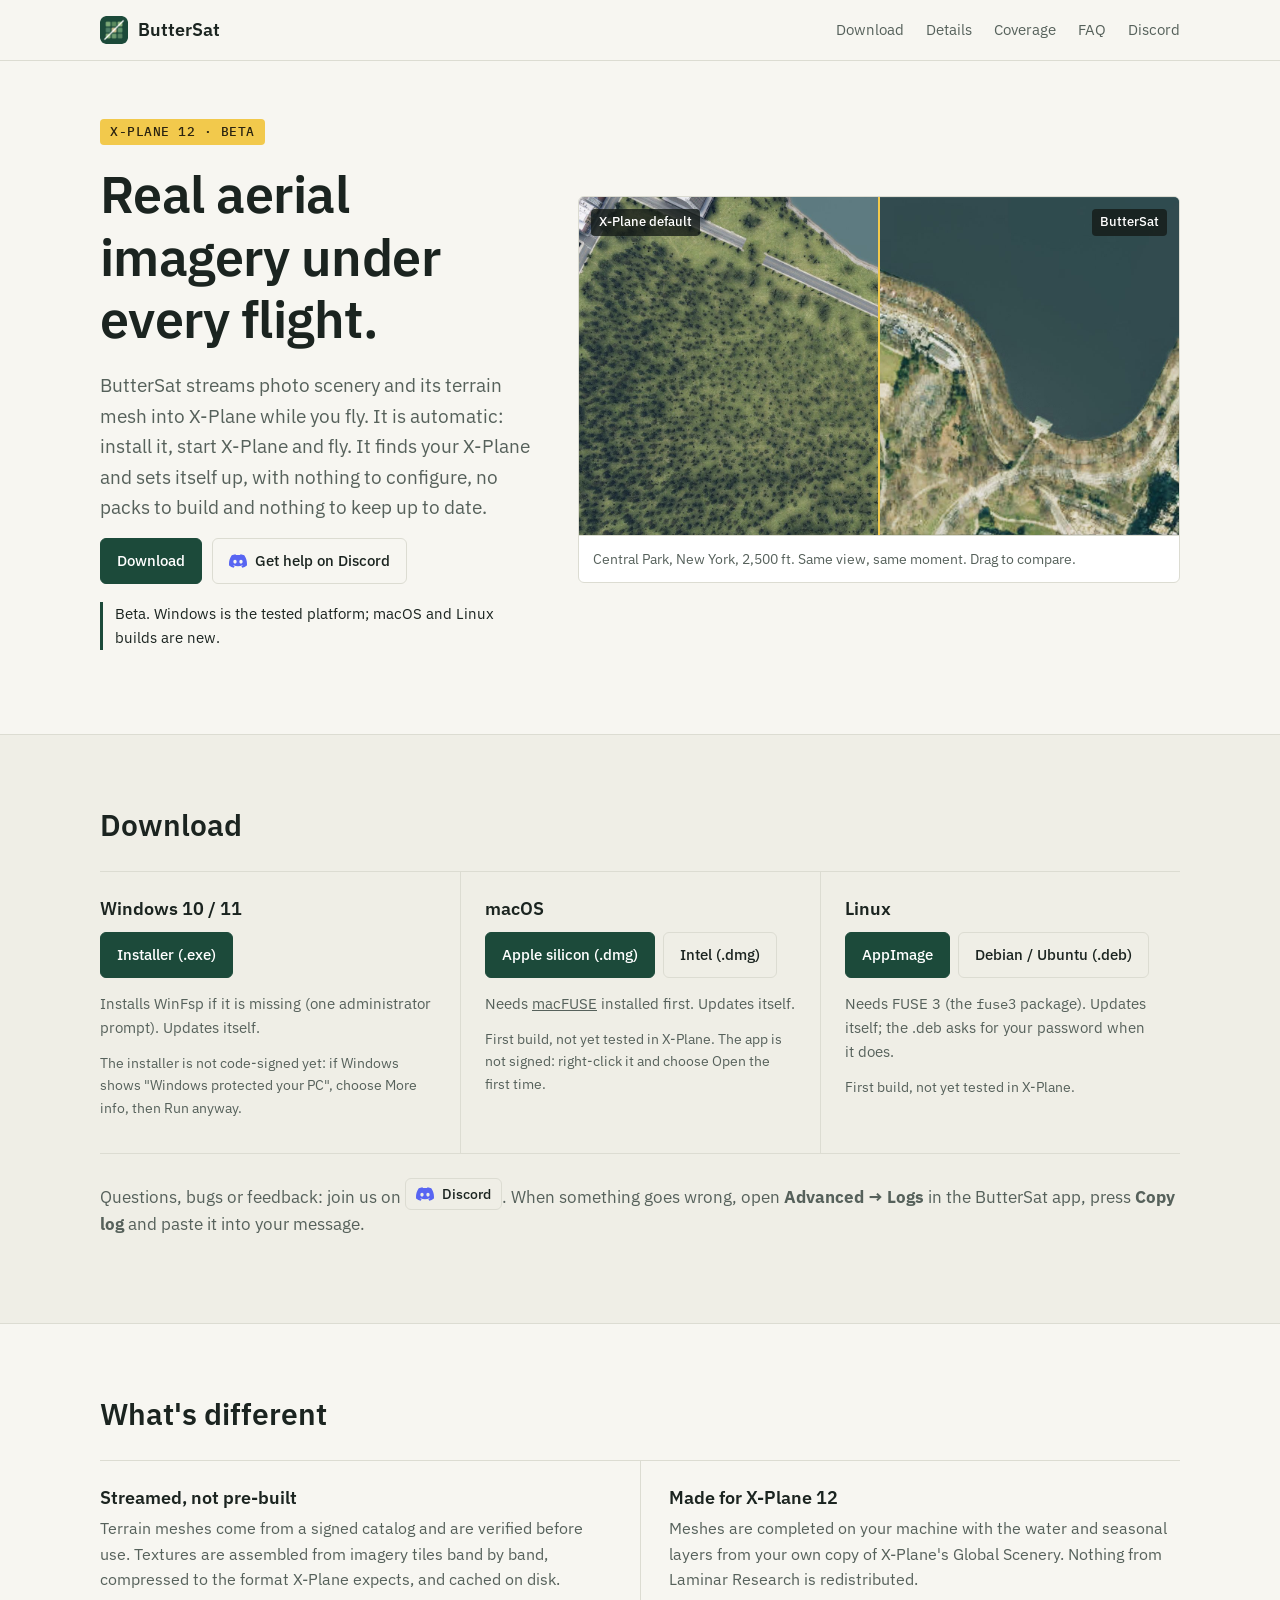
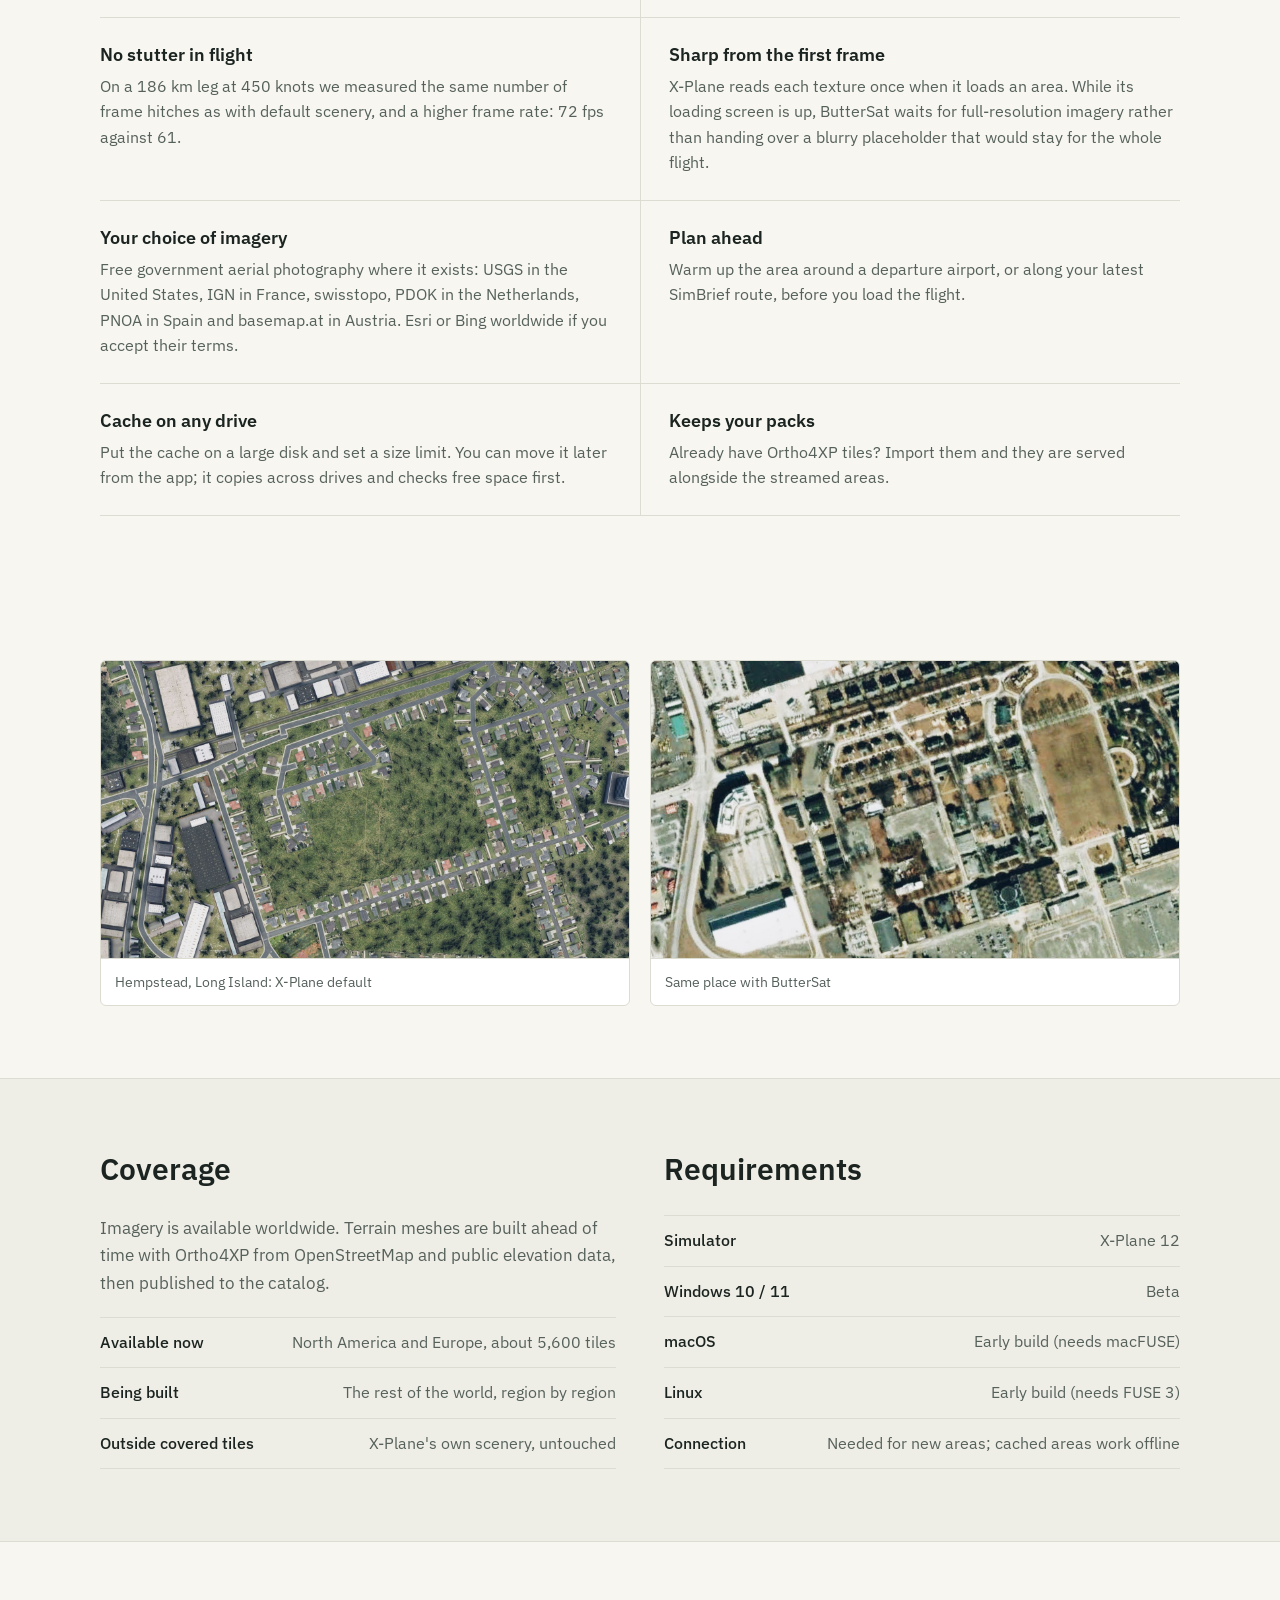
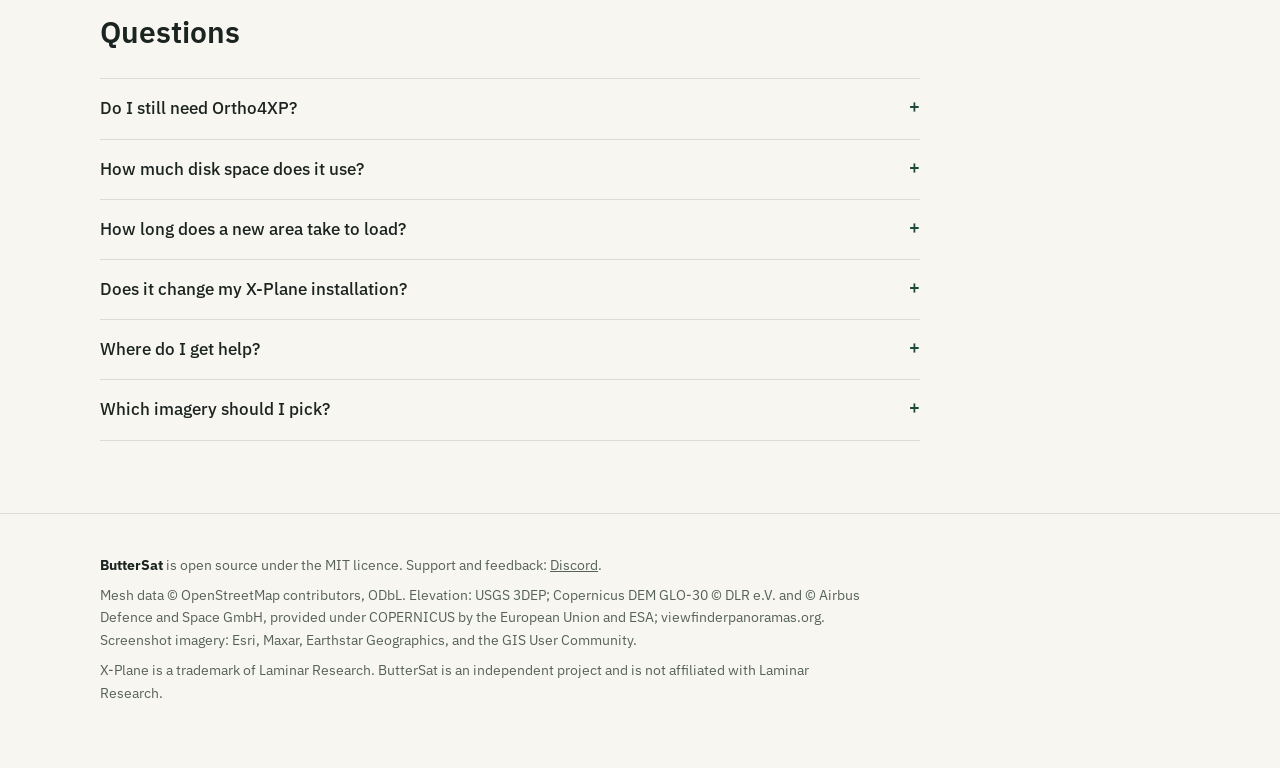
==== commit 57446226: "Release 0.1.8 for Windows; site Windows download at 0.1.8 0.1.8 published to the update feed for win" ====
--- a/site/index.html
+++ b/site/index.html
@@ -32,7 +32,7 @@
           <p class="tag">X-Plane 12 · Beta</p>
           <h1>Real aerial imagery under every flight.</h1>
           <p class="lead">ButterSat streams photo scenery and its terrain mesh into X&#8209;Plane while you fly. It is automatic: install it, start X&#8209;Plane and fly. It finds your X&#8209;Plane and sets itself up, with nothing to configure, no packs to build and nothing to keep up to date.</p>
-          <p class="actions"><a class="button" href="#download">Download 0.1.7</a> <a class="button ghost discord" href="https://discord.gg/cvkUwpHpe"><svg class="icon" viewBox="0 0 24 24" aria-hidden="true" focusable="false"><path fill="currentColor" d="M20.317 4.3698a19.7913 19.7913 0 00-4.8851-1.5152.0741.0741 0 00-.0785.0371c-.211.3753-.4447.8648-.6083 1.2495-1.8447-.2762-3.68-.2762-5.4868 0-.1636-.3933-.4058-.8742-.6177-1.2495a.077.077 0 00-.0785-.037 19.7363 19.7363 0 00-4.8852 1.515.0699.0699 0 00-.0321.0277C.5334 9.0458-.319 13.5799.0992 18.0578a.0824.0824 0 00.0312.0561c2.0528 1.5076 4.0413 2.4228 5.9929 3.0294a.0777.0777 0 00.0842-.0276c.4616-.6304.8731-1.2952 1.226-1.9942a.076.076 0 00-.0416-.1057c-.6528-.2476-1.2743-.5495-1.8722-.8923a.077.077 0 01-.0076-.1277c.1258-.0943.2517-.1923.3718-.2914a.0743.0743 0 01.0776-.0105c3.9278 1.7933 8.18 1.7933 12.0614 0a.0739.0739 0 01.0785.0095c.1202.099.246.1981.3728.2924a.077.077 0 01-.0066.1276 12.2986 12.2986 0 01-1.873.8914.0766.0766 0 00-.0407.1067c.3604.698.7719 1.3628 1.225 1.9932a.076.076 0 00.0842.0286c1.961-.6067 3.9495-1.5219 6.0023-3.0294a.077.077 0 00.0313-.0552c.5004-5.177-.8382-9.6739-3.5485-13.6604a.061.061 0 00-.0312-.0286zM8.02 15.3312c-1.1825 0-2.1569-1.0857-2.1569-2.419 0-1.3332.9555-2.4189 2.157-2.4189 1.2108 0 2.1757 1.0952 2.1568 2.419 0 1.3332-.9555 2.4189-2.1569 2.4189zm7.9748 0c-1.1825 0-2.1569-1.0857-2.1569-2.419 0-1.3332.9554-2.4189 2.1569-2.4189 1.2108 0 2.1757 1.0952 2.1568 2.419 0 1.3332-.946 2.4189-2.1568 2.4189Z"/></svg>Get help on Discord</a></p>
+          <p class="actions"><a class="button" href="#download">Download</a> <a class="button ghost discord" href="https://discord.gg/cvkUwpHpe"><svg class="icon" viewBox="0 0 24 24" aria-hidden="true" focusable="false"><path fill="currentColor" d="M20.317 4.3698a19.7913 19.7913 0 00-4.8851-1.5152.0741.0741 0 00-.0785.0371c-.211.3753-.4447.8648-.6083 1.2495-1.8447-.2762-3.68-.2762-5.4868 0-.1636-.3933-.4058-.8742-.6177-1.2495a.077.077 0 00-.0785-.037 19.7363 19.7363 0 00-4.8852 1.515.0699.0699 0 00-.0321.0277C.5334 9.0458-.319 13.5799.0992 18.0578a.0824.0824 0 00.0312.0561c2.0528 1.5076 4.0413 2.4228 5.9929 3.0294a.0777.0777 0 00.0842-.0276c.4616-.6304.8731-1.2952 1.226-1.9942a.076.076 0 00-.0416-.1057c-.6528-.2476-1.2743-.5495-1.8722-.8923a.077.077 0 01-.0076-.1277c.1258-.0943.2517-.1923.3718-.2914a.0743.0743 0 01.0776-.0105c3.9278 1.7933 8.18 1.7933 12.0614 0a.0739.0739 0 01.0785.0095c.1202.099.246.1981.3728.2924a.077.077 0 01-.0066.1276 12.2986 12.2986 0 01-1.873.8914.0766.0766 0 00-.0407.1067c.3604.698.7719 1.3628 1.225 1.9932a.076.076 0 00.0842.0286c1.961-.6067 3.9495-1.5219 6.0023-3.0294a.077.077 0 00.0313-.0552c.5004-5.177-.8382-9.6739-3.5485-13.6604a.061.061 0 00-.0312-.0286zM8.02 15.3312c-1.1825 0-2.1569-1.0857-2.1569-2.419 0-1.3332.9555-2.4189 2.157-2.4189 1.2108 0 2.1757 1.0952 2.1568 2.419 0 1.3332-.9555 2.4189-2.1569 2.4189zm7.9748 0c-1.1825 0-2.1569-1.0857-2.1569-2.419 0-1.3332.9554-2.4189 2.1569-2.4189 1.2108 0 2.1757 1.0952 2.1568 2.419 0 1.3332-.946 2.4189-2.1568 2.4189Z"/></svg>Get help on Discord</a></p>
           <p class="status">Beta. Windows is the tested platform; macOS and Linux builds are new.</p>
         </div>
         <figure class="compare" id="compare">
@@ -55,19 +55,19 @@
         <div class="dl">
           <article>
             <h3>Windows 10 / 11</h3>
-            <p class="links"><a class="button" href="https://satsrv.butr.cc/updates/ButterSat_0.1.7_x64-setup.exe">Installer (.exe)</a></p>
+            <p class="links"><a class="button" href="https://buttersat.butr.cc/updates/ButterSat_0.1.8_x64-setup.exe">Installer (.exe)</a></p>
             <p>Installs WinFsp if it is missing (one administrator prompt). Updates itself.</p>
             <p class="note">The installer is not code-signed yet: if Windows shows "Windows protected your PC", choose More info, then Run anyway.</p>
           </article>
           <article>
             <h3>macOS</h3>
-            <p class="links"><a class="button" href="https://satsrv.butr.cc/updates/ButterSat_0.1.7_aarch64.dmg">Apple silicon (.dmg)</a> <a class="button ghost" href="https://satsrv.butr.cc/updates/ButterSat_0.1.7_x64.dmg">Intel (.dmg)</a></p>
+            <p class="links"><a class="button" href="https://buttersat.butr.cc/updates/ButterSat_0.1.7_aarch64.dmg">Apple silicon (.dmg)</a> <a class="button ghost" href="https://buttersat.butr.cc/updates/ButterSat_0.1.7_x64.dmg">Intel (.dmg)</a></p>
             <p>Needs <a href="https://macfuse.github.io/">macFUSE</a> installed first. Updates itself.</p>
             <p class="note">First build, not yet tested in X-Plane. The app is not signed: right-click it and choose Open the first time.</p>
           </article>
           <article>
             <h3>Linux</h3>
-            <p class="links"><a class="button" href="https://satsrv.butr.cc/updates/ButterSat_0.1.7_amd64.AppImage">AppImage</a> <a class="button ghost" href="https://satsrv.butr.cc/updates/ButterSat_0.1.7_amd64.deb">Debian / Ubuntu (.deb)</a></p>
+            <p class="links"><a class="button" href="https://buttersat.butr.cc/updates/ButterSat_0.1.7_amd64.AppImage">AppImage</a> <a class="button ghost" href="https://buttersat.butr.cc/updates/ButterSat_0.1.7_amd64.deb">Debian / Ubuntu (.deb)</a></p>
             <p>Needs FUSE 3 (the <code>fuse3</code> package). Updates itself; the .deb asks for your password when it does.</p>
             <p class="note">First build, not yet tested in X-Plane.</p>
           </article>
